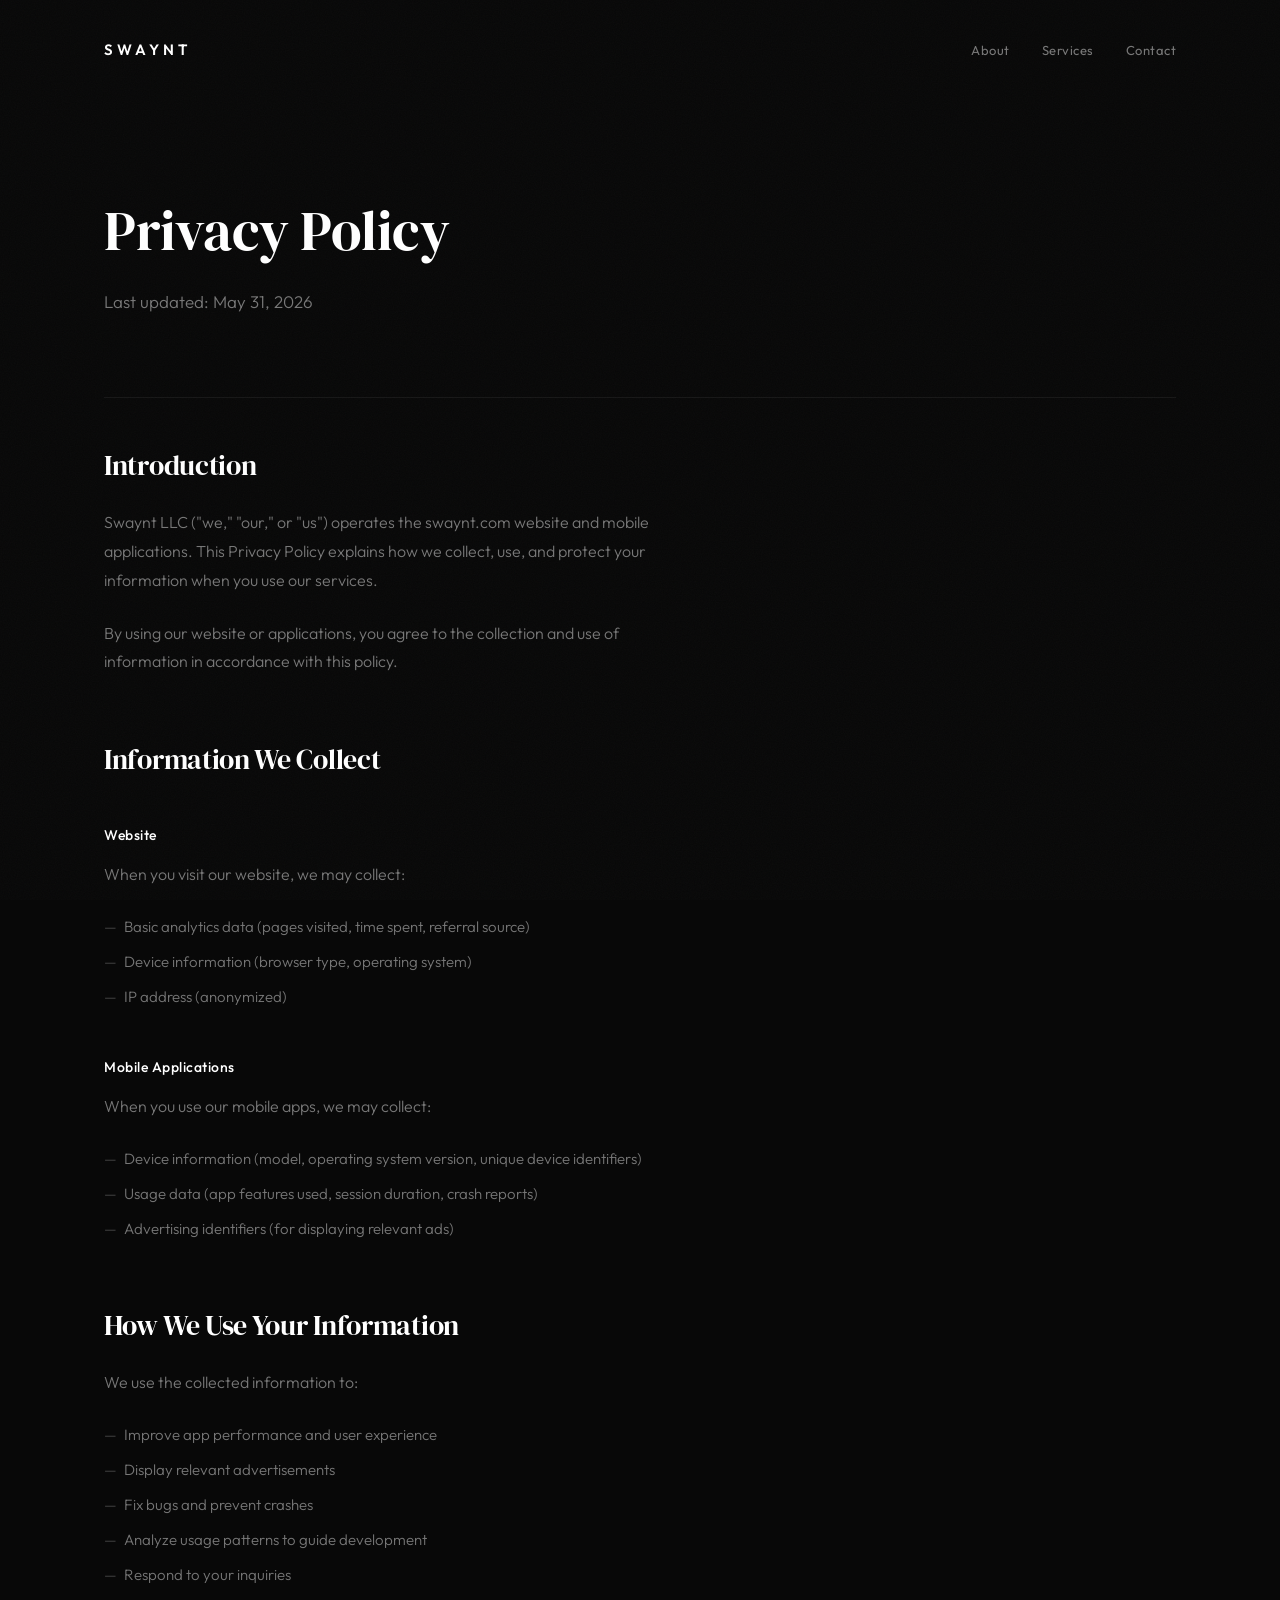
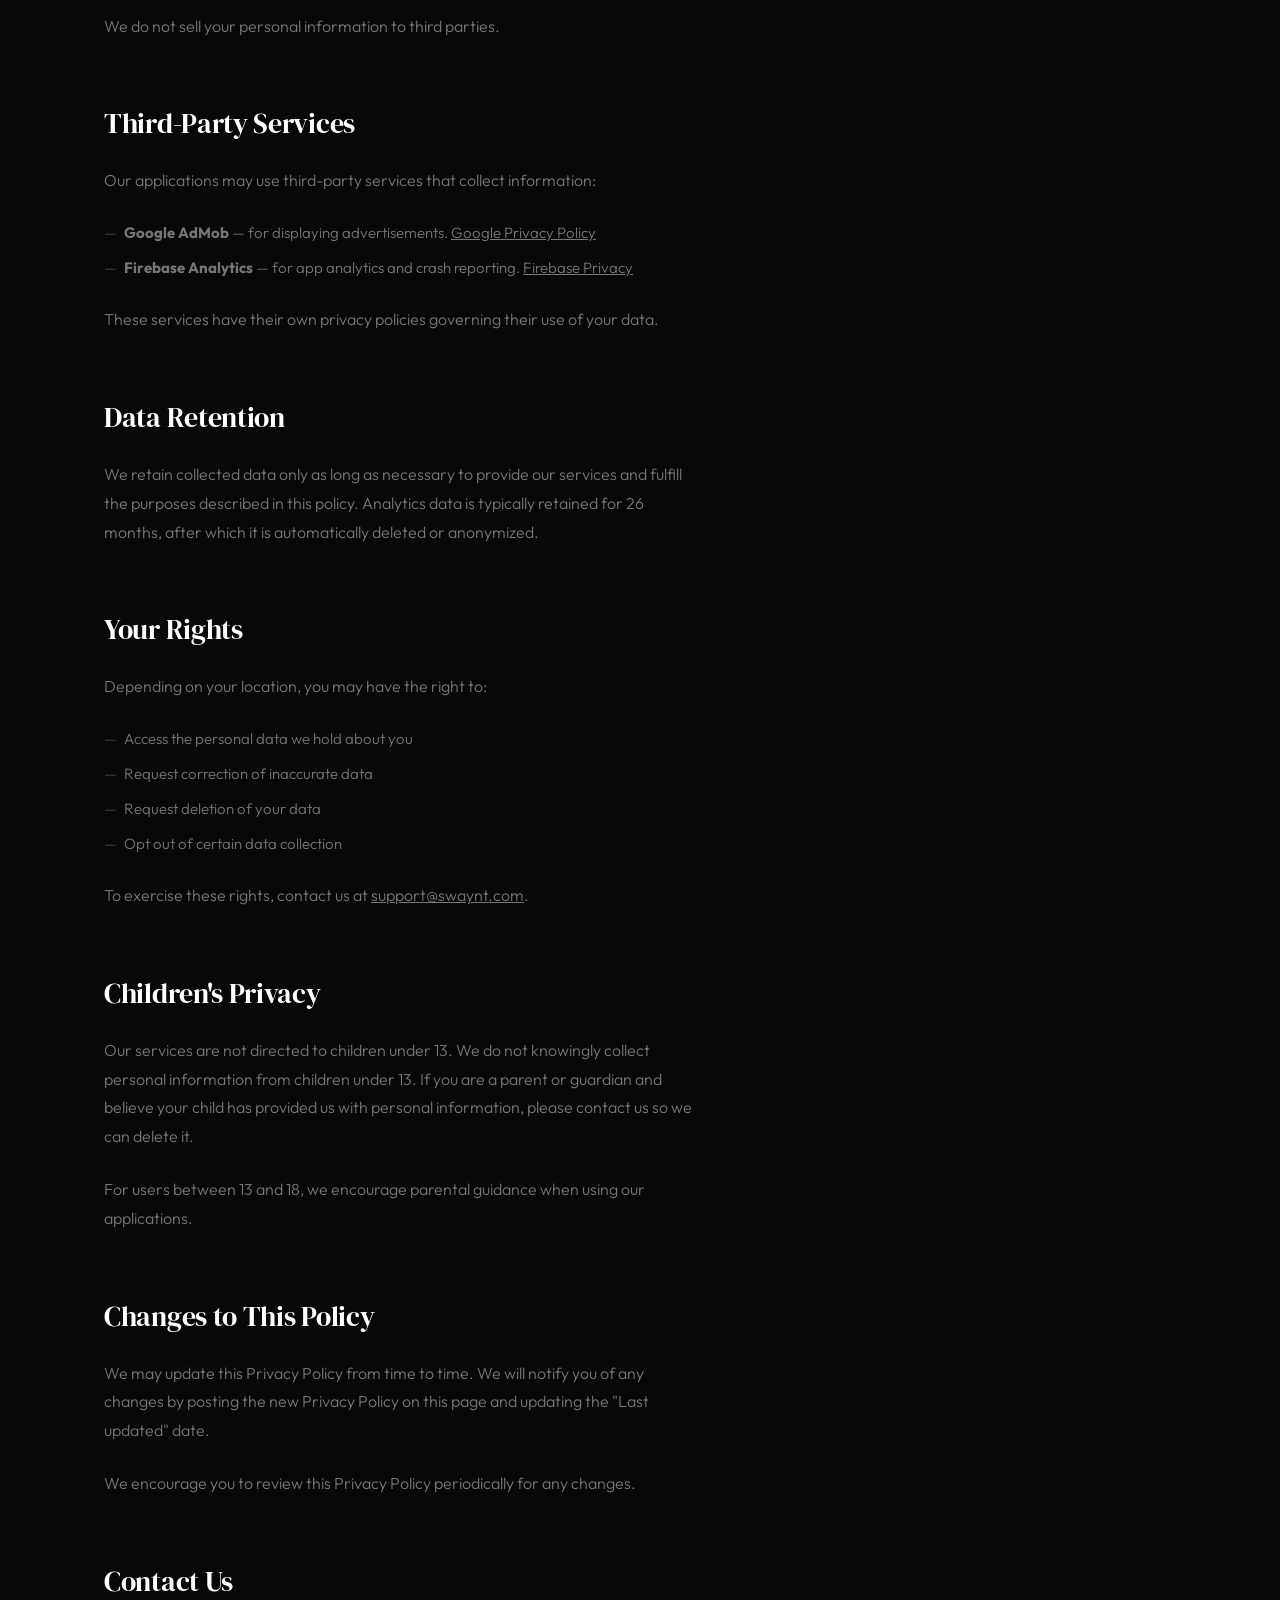
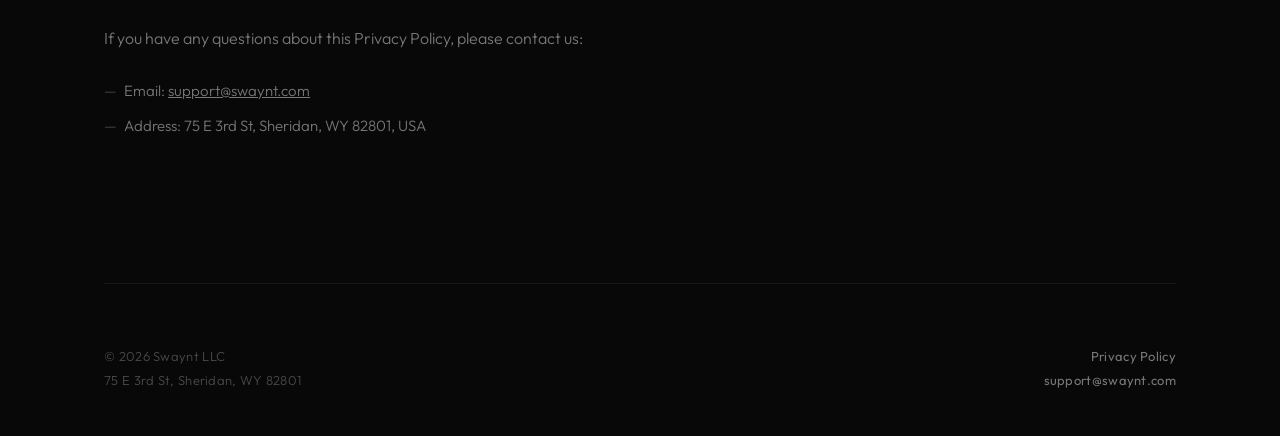
==== privacy/index.html @ 2421c8c0 "fix: clean URLs and remove source code clause - Restructure to folder/index.html for clean URLs (/ab" ====
<!DOCTYPE html>
<html lang="en">
<head>
  <meta charset="UTF-8">
  <meta name="viewport" content="width=device-width, initial-scale=1.0">
  <title>Privacy Policy — Swaynt</title>
  <meta name="description" content="Privacy Policy for Swaynt LLC website and mobile applications.">
  <meta property="og:title" content="Privacy Policy — Swaynt">
  <meta property="og:description" content="Privacy Policy for Swaynt LLC.">
  <meta property="og:type" content="website">
  <meta property="og:url" content="https://swaynt.com/privacy">
  <link rel="icon" href="data:image/svg+xml,<svg xmlns='http://www.w3.org/2000/svg' viewBox='0 0 100 100'><circle cx='50' cy='50' r='50' fill='%230a0a0a'/><text x='50' y='68' font-family='Georgia,serif' font-size='52' font-weight='bold' fill='white' text-anchor='middle'>S</text></svg>">
  <link rel="preconnect" href="https://fonts.googleapis.com">
  <link rel="preconnect" href="https://fonts.gstatic.com" crossorigin>
  <link href="https://fonts.googleapis.com/css2?family=DM+Serif+Display&family=Outfit:wght@300;400;500;600&display=swap" rel="stylesheet">
  <link rel="stylesheet" href="../styles.css">
</head>
<body>

  <div class="container">
    <nav>
      <a href="/" class="logo">Swaynt</a>
      <div class="nav-links">
        <a href="/about" class="nav-link">About</a>
        <a href="/services" class="nav-link">Services</a>
        <a href="/contact" class="nav-link">Contact</a>
      </div>
    </nav>
  </div>

  <div class="container">
    <section class="page-header">
      <h1 class="animate-up">Privacy Policy</h1>
      <p class="animate-up">Last updated: May 31, 2026</p>
    </section>
  </div>

  <div class="container">
    <div class="divider"></div>
  </div>

  <div class="container">
    <section class="page-content">

      <h2>Introduction</h2>
      <p>Swaynt LLC ("we," "our," or "us") operates the swaynt.com website and mobile applications. This Privacy Policy explains how we collect, use, and protect your information when you use our services.</p>
      <p>By using our website or applications, you agree to the collection and use of information in accordance with this policy.</p>

      <h2>Information We Collect</h2>

      <h3>Website</h3>
      <p>When you visit our website, we may collect:</p>
      <ul>
        <li>Basic analytics data (pages visited, time spent, referral source)</li>
        <li>Device information (browser type, operating system)</li>
        <li>IP address (anonymized)</li>
      </ul>

      <h3>Mobile Applications</h3>
      <p>When you use our mobile apps, we may collect:</p>
      <ul>
        <li>Device information (model, operating system version, unique device identifiers)</li>
        <li>Usage data (app features used, session duration, crash reports)</li>
        <li>Advertising identifiers (for displaying relevant ads)</li>
      </ul>

      <h2>How We Use Your Information</h2>
      <p>We use the collected information to:</p>
      <ul>
        <li>Improve app performance and user experience</li>
        <li>Display relevant advertisements</li>
        <li>Fix bugs and prevent crashes</li>
        <li>Analyze usage patterns to guide development</li>
        <li>Respond to your inquiries</li>
      </ul>
      <p>We do not sell your personal information to third parties.</p>

      <h2>Third-Party Services</h2>
      <p>Our applications may use third-party services that collect information:</p>
      <ul>
        <li><strong>Google AdMob</strong> — for displaying advertisements. <a href="https://policies.google.com/privacy" style="color: var(--muted);">Google Privacy Policy</a></li>
        <li><strong>Firebase Analytics</strong> — for app analytics and crash reporting. <a href="https://firebase.google.com/support/privacy" style="color: var(--muted);">Firebase Privacy</a></li>
      </ul>
      <p>These services have their own privacy policies governing their use of your data.</p>

      <h2>Data Retention</h2>
      <p>We retain collected data only as long as necessary to provide our services and fulfill the purposes described in this policy. Analytics data is typically retained for 26 months, after which it is automatically deleted or anonymized.</p>

      <h2>Your Rights</h2>
      <p>Depending on your location, you may have the right to:</p>
      <ul>
        <li>Access the personal data we hold about you</li>
        <li>Request correction of inaccurate data</li>
        <li>Request deletion of your data</li>
        <li>Opt out of certain data collection</li>
      </ul>
      <p>To exercise these rights, contact us at <a href="#" onclick="return false;" style="color: var(--muted);"><span id="e-privacy"></span></a>.</p>

      <h2>Children's Privacy</h2>
      <p>Our services are not directed to children under 13. We do not knowingly collect personal information from children under 13. If you are a parent or guardian and believe your child has provided us with personal information, please contact us so we can delete it.</p>
      <p>For users between 13 and 18, we encourage parental guidance when using our applications.</p>

      <h2>Changes to This Policy</h2>
      <p>We may update this Privacy Policy from time to time. We will notify you of any changes by posting the new Privacy Policy on this page and updating the "Last updated" date.</p>
      <p>We encourage you to review this Privacy Policy periodically for any changes.</p>

      <h2>Contact Us</h2>
      <p>If you have any questions about this Privacy Policy, please contact us:</p>
      <ul>
        <li>Email: <a href="#" onclick="return false;" style="color: var(--muted);"><span id="e-contact"></span></a></li>
        <li>Address: 75 E 3rd St, Sheridan, WY 82801, USA</li>
      </ul>

    </section>
  </div>

  <div class="container">
    <div class="divider"></div>
  </div>

  <div class="container">
    <footer>
      <div class="footer-left">
        <div class="footer-copy">&copy; 2026 Swaynt LLC</div>
        <div class="footer-address">75 E 3rd St, Sheridan, WY 82801</div>
      </div>
      <div class="footer-right">
        <a href="/privacy" class="footer-link">Privacy Policy</a>
        <a href="#" class="footer-link" onclick="return false;"><span id="e"></span></a>
      </div>
    </footer>
  </div>

  <script>
    (function(){
      var p=['s','u','p','p','o','r','t'];
      var d=String.fromCharCode(64);
      var h=['s','w','a','y','n','t'];
      var t=['.','c','o','m'];
      var r=p.join('')+d+h.join('')+t.join('');

      ['e', 'e-privacy', 'e-contact'].forEach(function(id) {
        var el = document.getElementById(id);
        if (el) {
          el.textContent = r;
          if (el.parentElement.tagName === 'A') {
            el.parentElement.href = 'mai' + 'lto:' + r;
            el.parentElement.onclick = null;
          }
        }
      });
    })();
  </script>

</body>
</html>
---- styles.css ----
*, *::before, *::after {
  margin: 0;
  padding: 0;
  box-sizing: border-box;
}

:root {
  --bg: #080808;
  --text: #ffffff;
  --muted: #777777;
  --subtle: #4a4a4a;
  --dim: #2a2a2a;
  --border: #171717;
  --accent-bg: #ffffff;
  --accent-text: #000000;
  --font-display: 'DM Serif Display', Georgia, 'Times New Roman', serif;
  --font-body: 'Outfit', -apple-system, BlinkMacSystemFont, system-ui, sans-serif;
}

html {
  scroll-behavior: smooth;
  -webkit-font-smoothing: antialiased;
  -moz-osx-font-smoothing: grayscale;
}

body {
  background: var(--bg);
  color: var(--text);
  font-family: var(--font-body);
  font-weight: 400;
  overflow-x: hidden;
}

body::after {
  content: '';
  position: fixed;
  inset: 0;
  z-index: 9999;
  pointer-events: none;
  opacity: 0.03;
  background-image: url("data:image/svg+xml,%3Csvg viewBox='0 0 256 256' xmlns='http://www.w3.org/2000/svg'%3E%3Cfilter id='n'%3E%3CfeTurbulence type='fractalNoise' baseFrequency='0.85' numOctaves='4' stitchTiles='stitch'/%3E%3C/filter%3E%3Crect width='100%25' height='100%25' filter='url(%23n)'/%3E%3C/svg%3E");
  background-repeat: repeat;
  background-size: 256px 256px;
}

.container {
  max-width: 1200px;
  margin: 0 auto;
  padding-left: 64px;
  padding-right: 64px;
}

/* Animations */
@keyframes fadeUp {
  from {
    opacity: 0;
    transform: translateY(24px);
  }
  to {
    opacity: 1;
    transform: translateY(0);
  }
}

@keyframes fadeIn {
  from { opacity: 0; }
  to { opacity: 1; }
}

@keyframes lineReveal {
  from { transform: scaleX(0); }
  to { transform: scaleX(1); }
}

.animate-up {
  opacity: 0;
  animation: fadeUp 0.8s cubic-bezier(0.22, 1, 0.36, 1) forwards;
}

.animate-fade {
  opacity: 0;
  animation: fadeIn 0.6s ease forwards;
}

/* Navigation */
nav {
  display: flex;
  justify-content: space-between;
  align-items: center;
  padding-top: 40px;
  padding-bottom: 40px;
}

.logo {
  font-family: var(--font-body);
  font-size: 15px;
  font-weight: 600;
  letter-spacing: 4px;
  text-transform: uppercase;
  color: var(--text);
  text-decoration: none;
  animation: fadeIn 0.6s ease 0.1s both;
}

.nav-links {
  display: flex;
  gap: 32px;
  animation: fadeIn 0.6s ease 0.2s both;
}

.nav-link {
  font-family: var(--font-body);
  font-size: 13px;
  font-weight: 400;
  color: var(--muted);
  text-decoration: none;
  letter-spacing: 0.5px;
  transition: color 0.3s ease;
}

.nav-link:hover,
.nav-link.active {
  color: var(--text);
}

/* Hero */
.hero {
  padding-top: 100px;
  padding-bottom: 160px;
  position: relative;
}

.hero h1 {
  font-family: var(--font-display);
  font-size: clamp(40px, 6vw, 76px);
  font-weight: 400;
  line-height: 1.1;
  letter-spacing: -1px;
  max-width: 720px;
  animation-delay: 0.15s;
}

.hero p {
  font-size: 17px;
  font-weight: 300;
  color: var(--muted);
  line-height: 1.75;
  max-width: 440px;
  margin-top: 36px;
  animation-delay: 0.3s;
}

.hero-cta {
  display: inline-flex;
  align-items: center;
  gap: 10px;
  margin-top: 52px;
  padding: 15px 32px;
  background: var(--accent-bg);
  color: var(--accent-text);
  font-family: var(--font-body);
  font-size: 14px;
  font-weight: 500;
  text-decoration: none;
  border-radius: 100px;
  letter-spacing: 0.3px;
  transition: transform 0.3s cubic-bezier(0.22, 1, 0.36, 1),
              box-shadow 0.3s ease;
  animation-delay: 0.45s;
}

.hero-cta:hover {
  transform: translateY(-2px);
  box-shadow: 0 12px 40px rgba(255, 255, 255, 0.08);
}

.hero-cta::after {
  content: '→';
  font-size: 16px;
  transition: transform 0.3s ease;
}

.hero-cta:hover::after {
  transform: translateX(3px);
}

/* Page Header (for inner pages) */
.page-header {
  padding-top: 100px;
  padding-bottom: 80px;
}

.page-header h1 {
  font-family: var(--font-display);
  font-size: clamp(36px, 5vw, 56px);
  font-weight: 400;
  line-height: 1.15;
  letter-spacing: -0.5px;
  max-width: 600px;
  animation-delay: 0.15s;
}

.page-header p {
  font-size: 17px;
  font-weight: 300;
  color: var(--muted);
  line-height: 1.75;
  max-width: 540px;
  margin-top: 24px;
  animation-delay: 0.3s;
}

/* Page Content */
.page-content {
  padding-bottom: 120px;
}

.page-content p {
  font-size: 16px;
  font-weight: 300;
  color: var(--muted);
  line-height: 1.8;
  max-width: 600px;
  margin-bottom: 24px;
}

.page-content h2 {
  font-family: var(--font-display);
  font-size: 28px;
  font-weight: 400;
  margin-top: 64px;
  margin-bottom: 24px;
  letter-spacing: -0.3px;
}

.page-content h2:first-child {
  margin-top: 48px;
}

.page-content h3 {
  font-family: var(--font-body);
  font-size: 14px;
  font-weight: 500;
  color: var(--text);
  margin-top: 48px;
  margin-bottom: 16px;
  letter-spacing: 0.5px;
}

.page-content ul {
  list-style: none;
  padding: 0;
  margin: 0 0 24px 0;
}

.page-content li {
  font-size: 15px;
  font-weight: 300;
  color: var(--muted);
  line-height: 1.8;
  padding-left: 20px;
  position: relative;
  margin-bottom: 8px;
}

.page-content li::before {
  content: '—';
  position: absolute;
  left: 0;
  color: var(--subtle);
}

/* Divider */
.divider {
  height: 1px;
  background: var(--border);
  transform-origin: left center;
  animation: lineReveal 1s cubic-bezier(0.22, 1, 0.36, 1) 0.5s both;
}

.divider-delayed {
  animation-delay: 1.2s;
}

/* Services Grid */
.services {
  padding-top: 100px;
  padding-bottom: 120px;
}

.services-label {
  font-family: var(--font-body);
  font-size: 11px;
  font-weight: 500;
  letter-spacing: 3px;
  text-transform: uppercase;
  color: var(--subtle);
  margin-bottom: 72px;
  animation-delay: 0.6s;
}

.services-grid {
  display: grid;
  grid-template-columns: repeat(4, 1fr);
  gap: 48px;
}

.service-item {
  opacity: 0;
  animation: fadeUp 0.7s cubic-bezier(0.22, 1, 0.36, 1) forwards;
}

.service-item:nth-child(1) { animation-delay: 0.7s; }
.service-item:nth-child(2) { animation-delay: 0.82s; }
.service-item:nth-child(3) { animation-delay: 0.94s; }
.service-item:nth-child(4) { animation-delay: 1.06s; }

.service-number {
  font-family: var(--font-body);
  font-size: 12px;
  font-weight: 400;
  color: var(--dim);
  margin-bottom: 20px;
  letter-spacing: 1px;
}

.service-item h3 {
  font-family: var(--font-display);
  font-size: 22px;
  font-weight: 400;
  margin-bottom: 14px;
  letter-spacing: -0.2px;
}

.service-item p {
  font-size: 14px;
  font-weight: 300;
  color: var(--muted);
  line-height: 1.75;
}

/* Services Page Detailed Cards */
.service-detail {
  padding: 48px 0;
  border-bottom: 1px solid var(--border);
}

.service-detail:last-child {
  border-bottom: none;
}

.service-detail h2 {
  font-family: var(--font-display);
  font-size: 32px;
  font-weight: 400;
  margin-bottom: 20px;
  margin-top: 0;
  letter-spacing: -0.3px;
}

.service-detail p {
  font-size: 16px;
  font-weight: 300;
  color: var(--muted);
  line-height: 1.8;
  max-width: 600px;
  margin-bottom: 16px;
}

.service-detail ul {
  list-style: none;
  padding: 0;
  margin: 0;
}

.service-detail li {
  font-size: 15px;
  font-weight: 300;
  color: var(--muted);
  line-height: 1.8;
  padding-left: 20px;
  position: relative;
  margin-bottom: 8px;
}

.service-detail li::before {
  content: '—';
  position: absolute;
  left: 0;
  color: var(--subtle);
}

/* Contact Info */
.contact-info {
  padding-top: 40px;
}

.contact-block {
  margin-bottom: 48px;
}

.contact-label {
  font-family: var(--font-body);
  font-size: 11px;
  font-weight: 500;
  letter-spacing: 3px;
  text-transform: uppercase;
  color: var(--subtle);
  margin-bottom: 16px;
}

.contact-value {
  font-size: 18px;
  font-weight: 400;
  color: var(--text);
  line-height: 1.6;
}

.contact-value a {
  color: var(--text);
  text-decoration: none;
  transition: color 0.3s ease;
}

.contact-value a:hover {
  color: var(--muted);
}

/* Footer */
footer {
  padding-top: 64px;
  padding-bottom: 48px;
  display: flex;
  justify-content: space-between;
  align-items: flex-start;
}

.footer-left {
  display: flex;
  flex-direction: column;
  gap: 8px;
}

.footer-right {
  display: flex;
  flex-direction: column;
  align-items: flex-end;
  gap: 8px;
}

.footer-copy,
.footer-address {
  font-size: 13px;
  font-weight: 300;
  color: var(--subtle);
  letter-spacing: 0.3px;
}

.footer-link {
  font-size: 13px;
  font-weight: 400;
  color: var(--muted);
  text-decoration: none;
  letter-spacing: 0.3px;
  transition: color 0.3s ease;
}

.footer-link:hover {
  color: var(--text);
}

/* Responsive: Tablet */
@media (max-width: 768px) {
  .container {
    padding-left: 32px;
    padding-right: 32px;
  }

  nav {
    padding-top: 28px;
    padding-bottom: 28px;
  }

  .nav-links {
    gap: 24px;
  }

  .hero {
    padding-top: 72px;
    padding-bottom: 100px;
  }

  .hero p {
    font-size: 16px;
  }

  .page-header {
    padding-top: 72px;
    padding-bottom: 60px;
  }

  .services {
    padding-top: 72px;
    padding-bottom: 80px;
  }

  .services-grid {
    grid-template-columns: repeat(2, 1fr);
    gap: 48px 40px;
  }

  footer {
    flex-direction: column;
    align-items: flex-start;
    gap: 24px;
    padding-top: 48px;
    padding-bottom: 36px;
  }

  .footer-right {
    align-items: flex-start;
  }
}

/* Responsive: Mobile */
@media (max-width: 480px) {
  .container {
    padding-left: 24px;
    padding-right: 24px;
  }

  .nav-links {
    gap: 16px;
  }

  .nav-link {
    font-size: 12px;
  }

  .hero {
    padding-top: 56px;
    padding-bottom: 80px;
  }

  .services-grid {
    grid-template-columns: 1fr;
    gap: 40px;
  }

  .services-label {
    margin-bottom: 48px;
  }
}
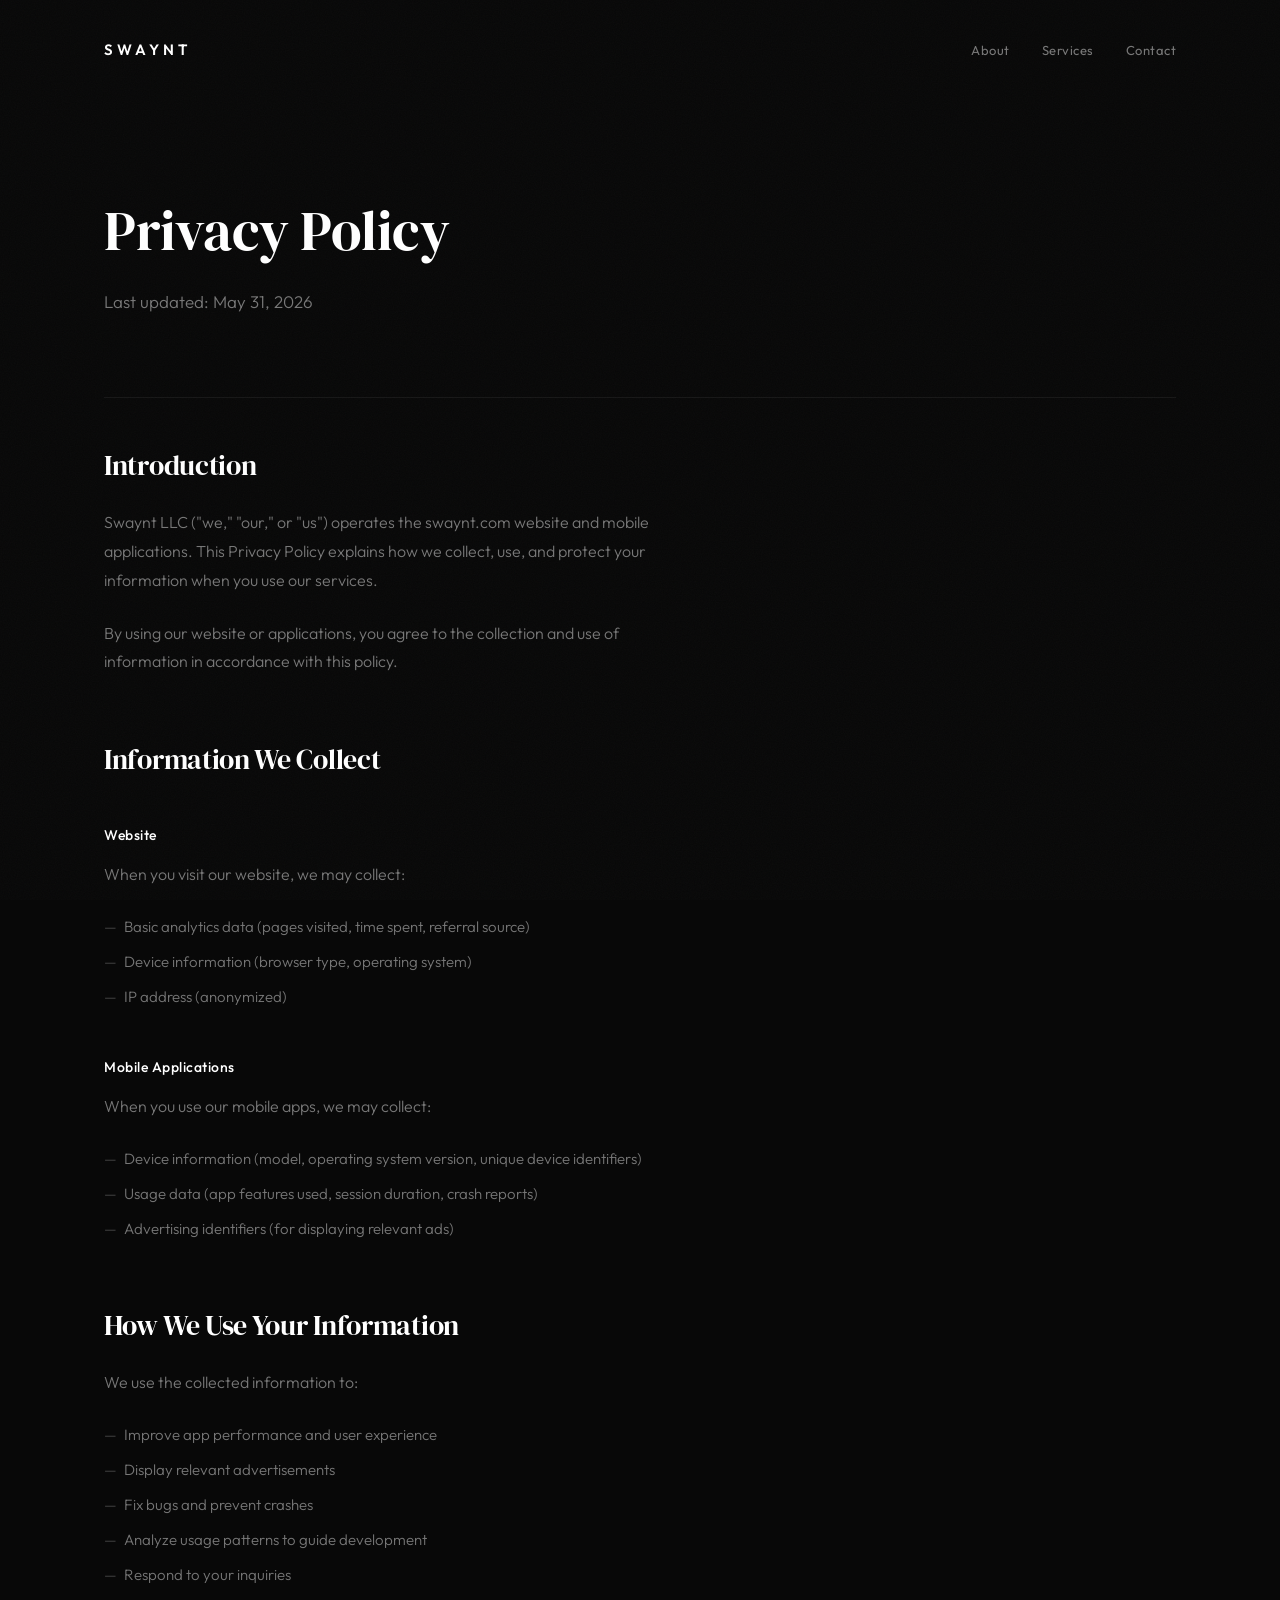
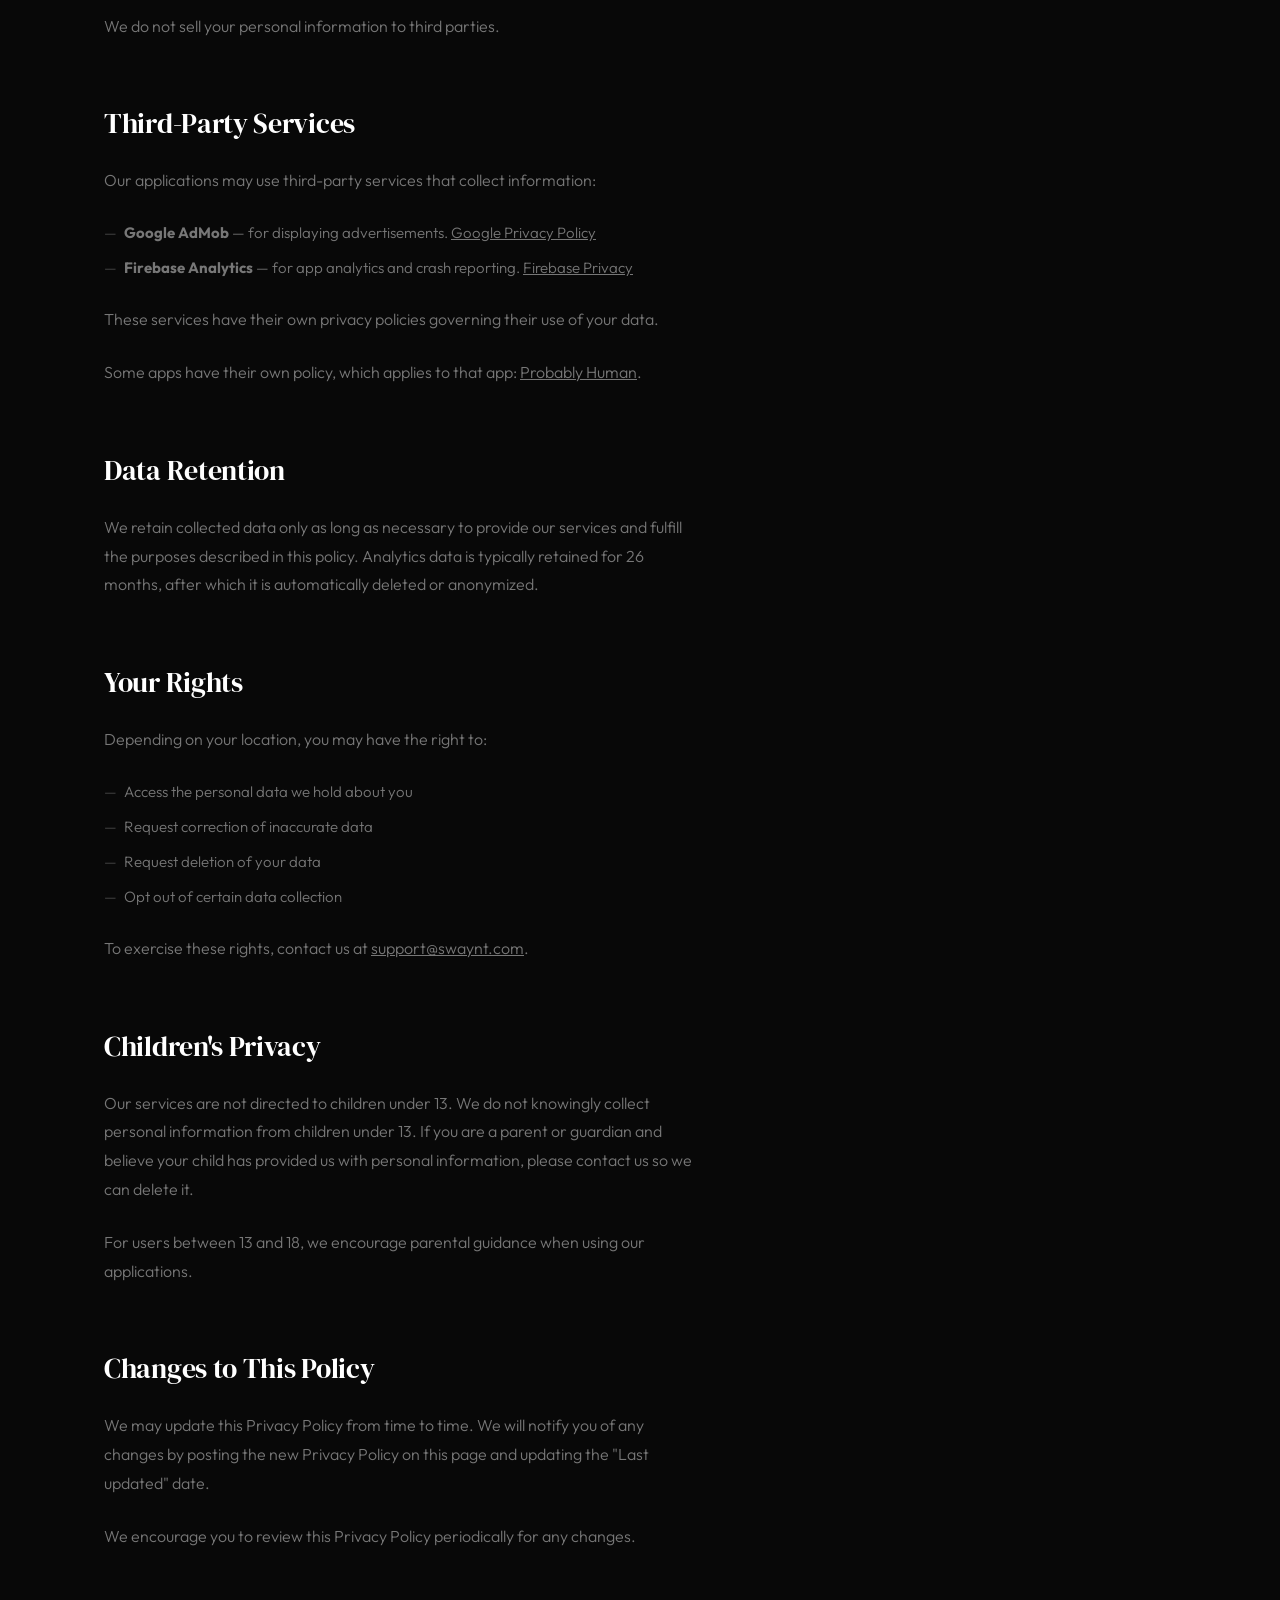
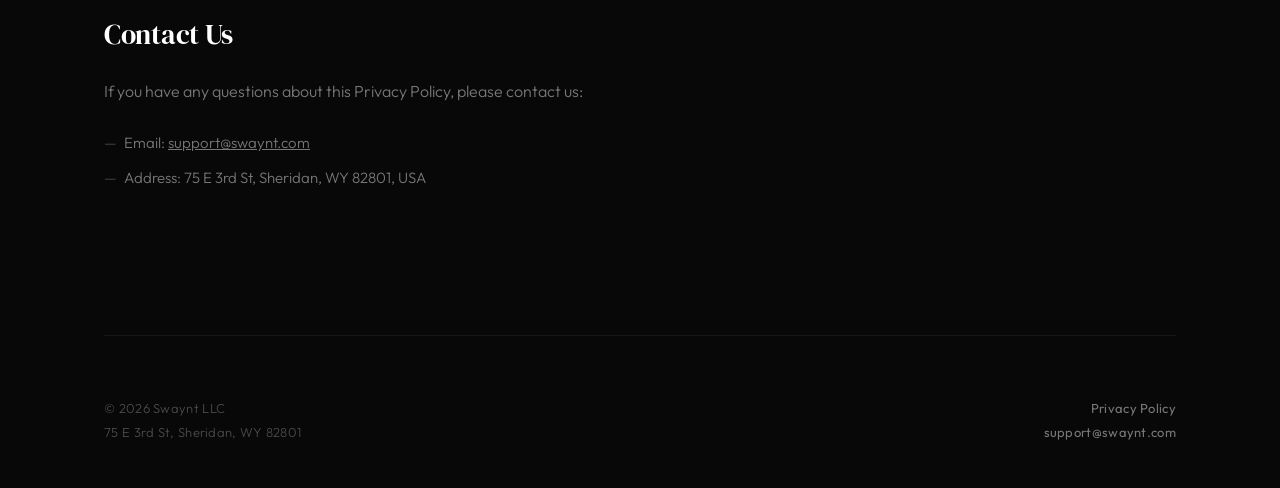
==== commit c653f058: "Add Probably Human privacy policy at /privacy/probably-human" ====
--- a/privacy/index.html
+++ b/privacy/index.html
@@ -82,6 +82,7 @@
         <li><strong>Firebase Analytics</strong> — for app analytics and crash reporting. <a href="https://firebase.google.com/support/privacy" style="color: var(--muted);">Firebase Privacy</a></li>
       </ul>
       <p>These services have their own privacy policies governing their use of your data.</p>
+      <p>Some apps have their own policy, which applies to that app: <a href="/privacy/probably-human" style="color: var(--muted);">Probably Human</a>.</p>
 
       <h2>Data Retention</h2>
       <p>We retain collected data only as long as necessary to provide our services and fulfill the purposes described in this policy. Analytics data is typically retained for 26 months, after which it is automatically deleted or anonymized.</p>
